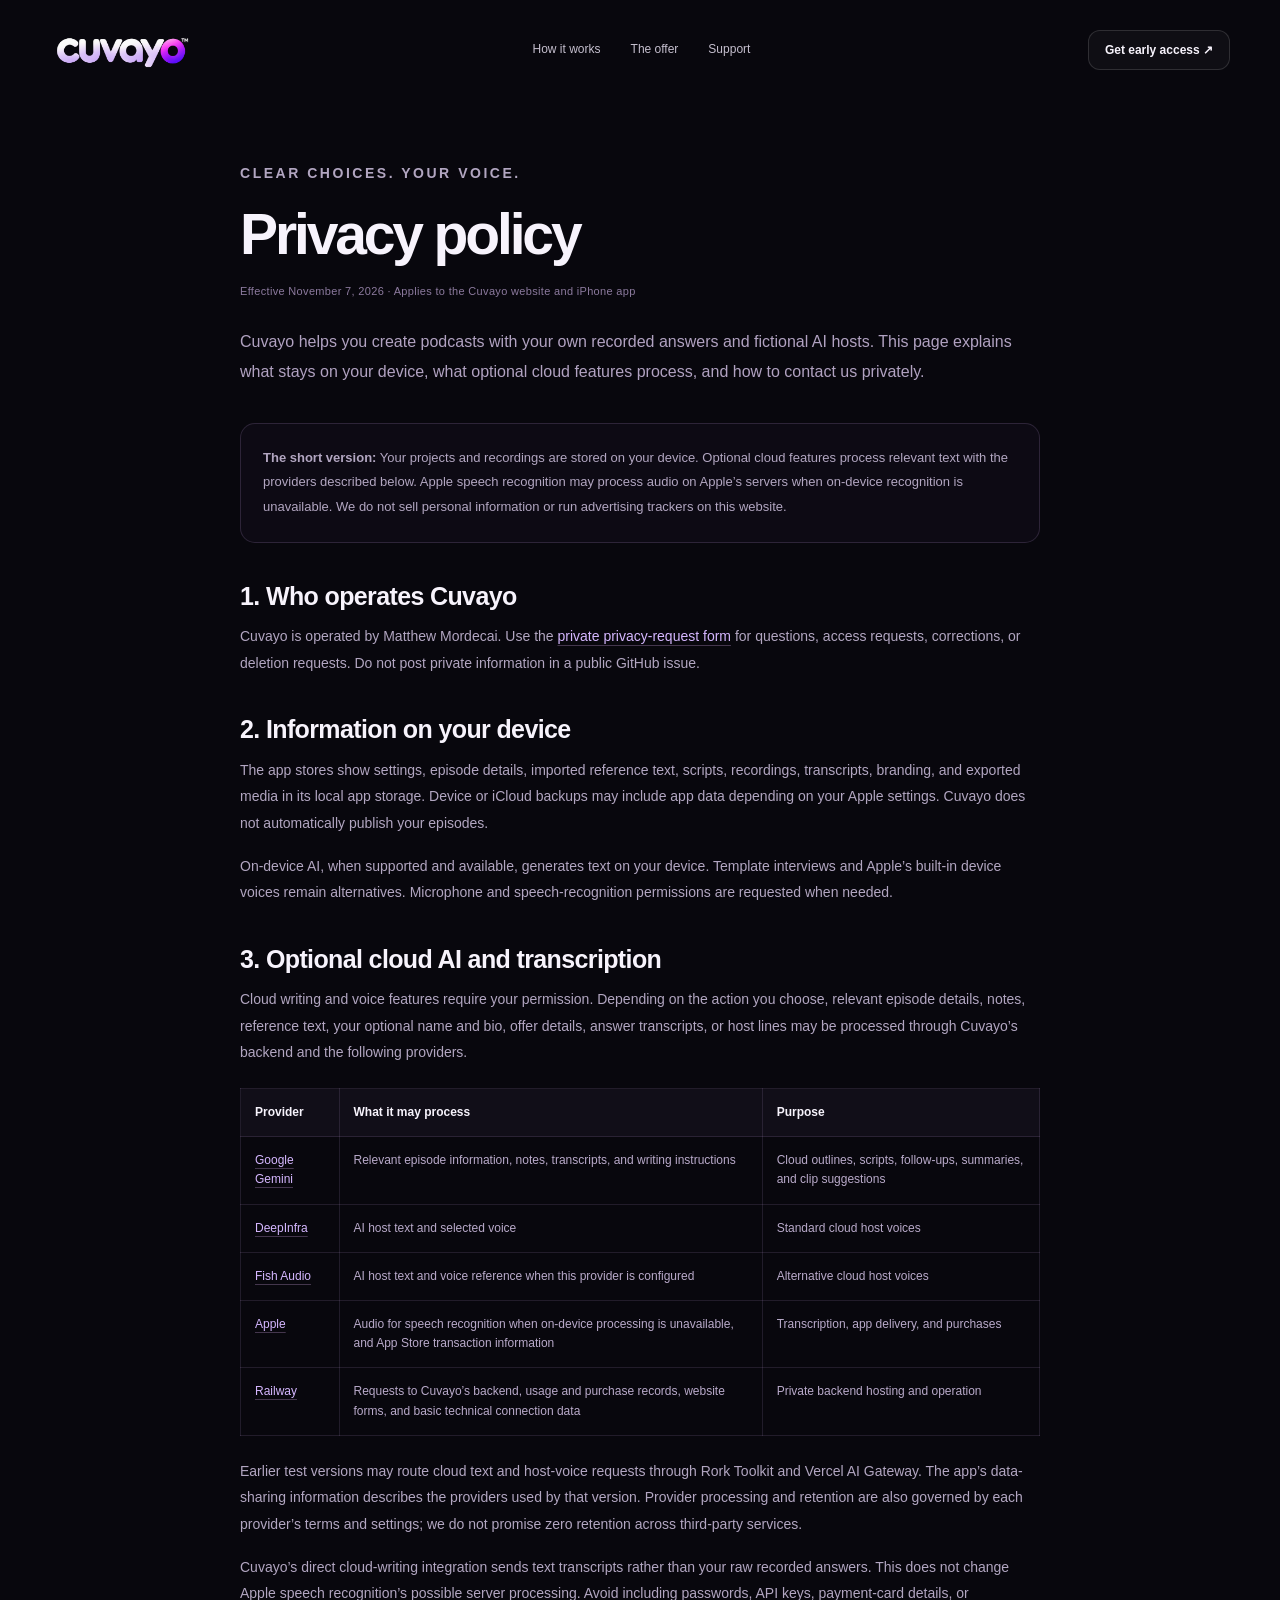
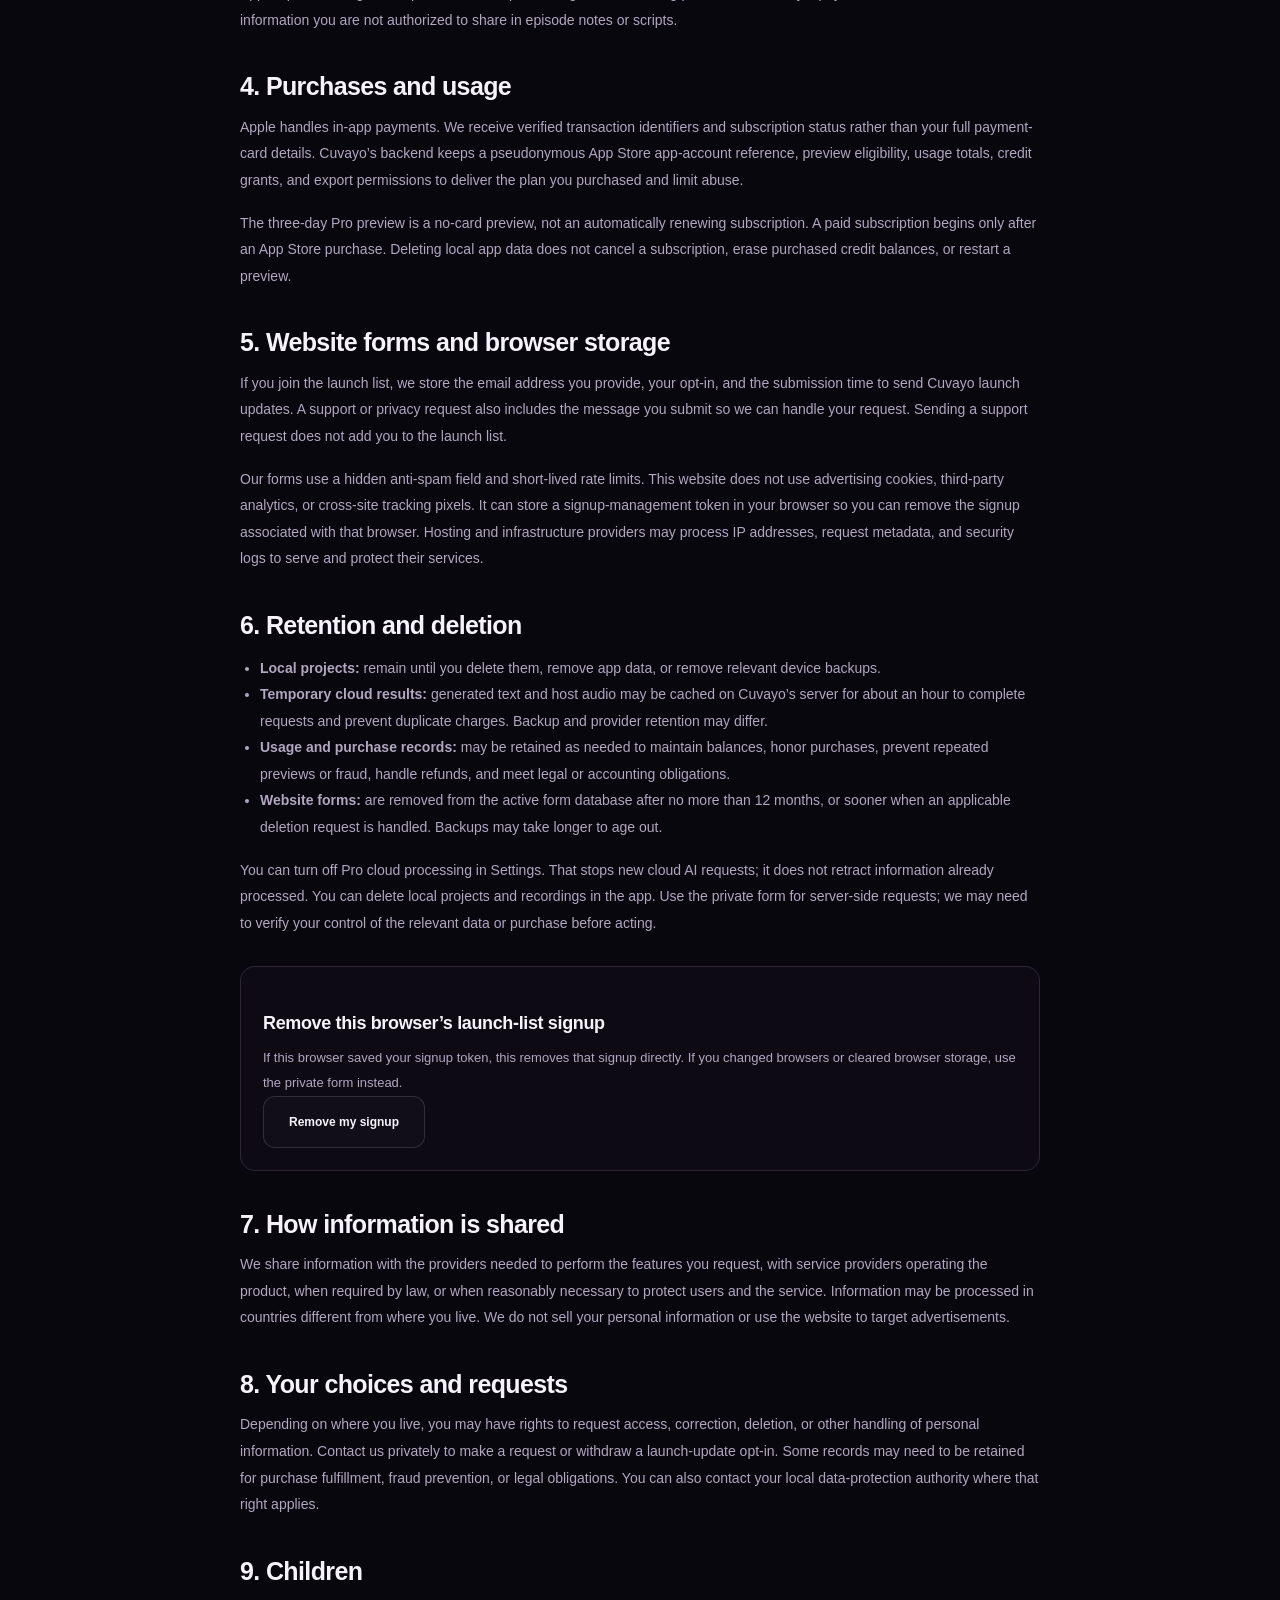
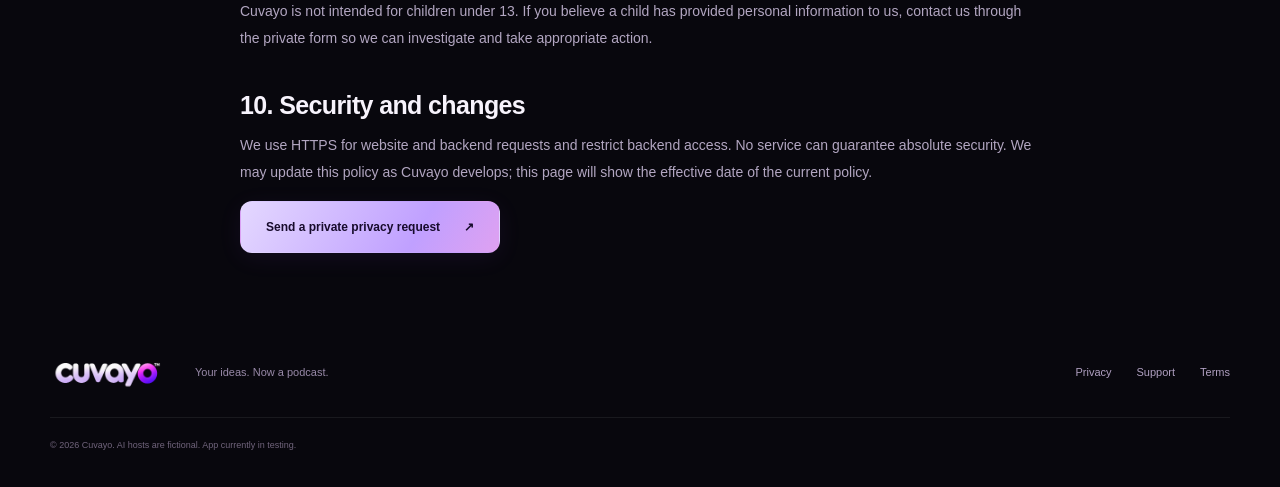
==== privacy/index.html @ 32ebf372 "Launch Cuvayo website with original logo, clear free offer, private signup and privacy policy" ====
<!doctype html><html lang="en"><head><meta charset="utf-8"><meta name="viewport" content="width=device-width,initial-scale=1"><meta name="theme-color" content="#08070d"><title>Privacy policy — Cuvayo</title><meta name="description" content="How Cuvayo handles recordings, cloud AI, purchases, website forms, and your choices."><link rel="icon" href="../assets/cuvayo-logo.png"><link rel="stylesheet" href="../styles.css"><script src="../config.js" defer></script><script src="../site.js" defer></script></head><body><a class="skip" href="#main">Skip to content</a><header class="site-header wrap"><a class="brand" href="../" aria-label="Cuvayo home"><img src="../assets/cuvayo-logo.png" width="2048" height="682" alt="Cuvayo"></a><nav aria-label="Main navigation"><a href="../#how-it-works">How it works</a><a href="../#the-offer">The offer</a><a href="../support/">Support</a></nav><a class="button small" href="../#early-access">Get early access ↗</a></header><main class="legal wrap" id="main">
<p class="eyebrow">CLEAR CHOICES. YOUR VOICE.</p><h1>Privacy policy</h1><p class="updated">Effective November 7, 2026 · Applies to the Cuvayo website and iPhone app</p>
<p class="lede">Cuvayo helps you create podcasts with your own recorded answers and fictional AI hosts. This page explains what stays on your device, what optional cloud features process, and how to contact us privately.</p>
<div class="legal-callout"><p><strong>The short version:</strong> Your projects and recordings are stored on your device. Optional cloud features process relevant text with the providers described below. Apple speech recognition may process audio on Apple’s servers when on-device recognition is unavailable. We do not sell personal information or run advertising trackers on this website.</p></div>
<h2>1. Who operates Cuvayo</h2><p>Cuvayo is operated by Matthew Mordecai. Use the <a href="../support/?request=privacy">private privacy-request form</a> for questions, access requests, corrections, or deletion requests. Do not post private information in a public GitHub issue.</p>
<h2>2. Information on your device</h2><p>The app stores show settings, episode details, imported reference text, scripts, recordings, transcripts, branding, and exported media in its local app storage. Device or iCloud backups may include app data depending on your Apple settings. Cuvayo does not automatically publish your episodes.</p><p>On-device AI, when supported and available, generates text on your device. Template interviews and Apple’s built-in device voices remain alternatives. Microphone and speech-recognition permissions are requested when needed.</p>
<h2>3. Optional cloud AI and transcription</h2><p>Cloud writing and voice features require your permission. Depending on the action you choose, relevant episode details, notes, reference text, your optional name and bio, offer details, answer transcripts, or host lines may be processed through Cuvayo’s backend and the following providers.</p>
<table><thead><tr><th>Provider</th><th>What it may process</th><th>Purpose</th></tr></thead><tbody>
<tr><td><a href="https://policies.google.com/privacy" rel="noopener noreferrer">Google Gemini</a></td><td>Relevant episode information, notes, transcripts, and writing instructions</td><td>Cloud outlines, scripts, follow-ups, summaries, and clip suggestions</td></tr>
<tr><td><a href="https://deepinfra.com/privacy" rel="noopener noreferrer">DeepInfra</a></td><td>AI host text and selected voice</td><td>Standard cloud host voices</td></tr>
<tr><td><a href="https://fish.audio/privacy-policy/" rel="noopener noreferrer">Fish Audio</a></td><td>AI host text and voice reference when this provider is configured</td><td>Alternative cloud host voices</td></tr>
<tr><td><a href="https://www.apple.com/legal/privacy/" rel="noopener noreferrer">Apple</a></td><td>Audio for speech recognition when on-device processing is unavailable, and App Store transaction information</td><td>Transcription, app delivery, and purchases</td></tr>
<tr><td><a href="https://railway.com/legal/privacy" rel="noopener noreferrer">Railway</a></td><td>Requests to Cuvayo’s backend, usage and purchase records, website forms, and basic technical connection data</td><td>Private backend hosting and operation</td></tr>
</tbody></table>
<p>Earlier test versions may route cloud text and host-voice requests through Rork Toolkit and Vercel AI Gateway. The app’s data-sharing information describes the providers used by that version. Provider processing and retention are also governed by each provider’s terms and settings; we do not promise zero retention across third-party services.</p><p>Cuvayo’s direct cloud-writing integration sends text transcripts rather than your raw recorded answers. This does not change Apple speech recognition’s possible server processing. Avoid including passwords, API keys, payment-card details, or information you are not authorized to share in episode notes or scripts.</p>
<h2>4. Purchases and usage</h2><p>Apple handles in-app payments. We receive verified transaction identifiers and subscription status rather than your full payment-card details. Cuvayo’s backend keeps a pseudonymous App Store app-account reference, preview eligibility, usage totals, credit grants, and export permissions to deliver the plan you purchased and limit abuse.</p><p>The three-day Pro preview is a no-card preview, not an automatically renewing subscription. A paid subscription begins only after an App Store purchase. Deleting local app data does not cancel a subscription, erase purchased credit balances, or restart a preview.</p>
<h2>5. Website forms and browser storage</h2><p>If you join the launch list, we store the email address you provide, your opt-in, and the submission time to send Cuvayo launch updates. A support or privacy request also includes the message you submit so we can handle your request. Sending a support request does not add you to the launch list.</p><p>Our forms use a hidden anti-spam field and short-lived rate limits. This website does not use advertising cookies, third-party analytics, or cross-site tracking pixels. It can store a signup-management token in your browser so you can remove the signup associated with that browser. Hosting and infrastructure providers may process IP addresses, request metadata, and security logs to serve and protect their services.</p>
<h2>6. Retention and deletion</h2><ul><li><strong>Local projects:</strong> remain until you delete them, remove app data, or remove relevant device backups.</li><li><strong>Temporary cloud results:</strong> generated text and host audio may be cached on Cuvayo’s server for about an hour to complete requests and prevent duplicate charges. Backup and provider retention may differ.</li><li><strong>Usage and purchase records:</strong> may be retained as needed to maintain balances, honor purchases, prevent repeated previews or fraud, handle refunds, and meet legal or accounting obligations.</li><li><strong>Website forms:</strong> are removed from the active form database after no more than 12 months, or sooner when an applicable deletion request is handled. Backups may take longer to age out.</li></ul><p>You can turn off Pro cloud processing in Settings. That stops new cloud AI requests; it does not retract information already processed. You can delete local projects and recordings in the app. Use the private form for server-side requests; we may need to verify your control of the relevant data or purchase before acting.</p>
<div class="legal-callout"><h3>Remove this browser’s launch-list signup</h3><p>If this browser saved your signup token, this removes that signup directly. If you changed browsers or cleared browser storage, use the private form instead.</p><button class="button secondary" type="button" data-remove-signup>Remove my signup</button><p id="remove-status" class="form-status" role="status" aria-live="polite"></p></div>
<h2>7. How information is shared</h2><p>We share information with the providers needed to perform the features you request, with service providers operating the product, when required by law, or when reasonably necessary to protect users and the service. Information may be processed in countries different from where you live. We do not sell your personal information or use the website to target advertisements.</p>
<h2>8. Your choices and requests</h2><p>Depending on where you live, you may have rights to request access, correction, deletion, or other handling of personal information. Contact us privately to make a request or withdraw a launch-update opt-in. Some records may need to be retained for purchase fulfillment, fraud prevention, or legal obligations. You can also contact your local data-protection authority where that right applies.</p>
<h2>9. Children</h2><p>Cuvayo is not intended for children under 13. If you believe a child has provided personal information to us, contact us through the private form so we can investigate and take appropriate action.</p>
<h2>10. Security and changes</h2><p>We use HTTPS for website and backend requests and restrict backend access. No service can guarantee absolute security. We may update this policy as Cuvayo develops; this page will show the effective date of the current policy.</p>
<p><a class="button primary" href="../support/?request=privacy">Send a private privacy request <span aria-hidden="true">↗</span></a></p></main><footer class="site-footer wrap"><a class="brand" href="../" aria-label="Cuvayo home"><img src="../assets/cuvayo-logo.png" width="2048" height="682" alt="Cuvayo"></a><p>Your ideas. Now a podcast.</p><nav aria-label="Footer"><a href="../privacy/">Privacy</a><a href="../support/">Support</a><a href="../terms/">Terms</a></nav><small>© 2026 Cuvayo. AI hosts are fictional. App currently in testing.</small></footer></body></html>
---- styles.css ----
@charset "UTF-8";
:root{color-scheme:dark;--bg:#08070d;--surface:#121019;--surface2:#1b1727;--text:#f7f3fc;--muted:#aaa3b7;--purple:#b293ff;--pink:#eea3fa;--line:#ffffff12;--radius:24px}
*{box-sizing:border-box}html{scroll-behavior:smooth;scroll-padding-top:100px}body{margin:0;background:var(--bg);color:var(--text);font:16px/1.6 -apple-system,BlinkMacSystemFont,"Segoe UI",sans-serif;-webkit-font-smoothing:antialiased}a{color:inherit;text-decoration:none}button,input,textarea{font:inherit}button,a,input,textarea,summary{-webkit-tap-highlight-color:transparent}button{cursor:pointer}img{display:block;max-width:100%;height:auto}a:focus-visible,button:focus-visible,summary:focus-visible,input:focus-visible,textarea:focus-visible{outline:3px solid var(--pink);outline-offset:5px}::selection{background:#6c45ab;color:white}.wrap{width:min(1180px,calc(100% - 80px));margin-inline:auto}.muted{color:var(--muted)}h1,h2,h3,p{margin:0}h1,h2,h3{line-height:1.06;letter-spacing:-.055em}h1{font-size:clamp(55px,5.7vw,82px);font-weight:750;line-height:1.04}h2{font-size:clamp(40px,4vw,58px);font-weight:700}h3{font-size:28px;line-height:1.16;letter-spacing:-.035em}.gradient-text{background:linear-gradient(110deg,#e6dcff 5%,#bda0ff 48%,#f48de5);background-clip:text;-webkit-background-clip:text;color:transparent}.eyebrow{font-size:11px;font-weight:650;letter-spacing:.18em;color:#bcb2ce;line-height:1.5;display:flex;align-items:center;gap:9px}.live-dot{width:6px;height:6px;display:inline-block;flex:none;border-radius:50%;background:#d7b9ff;box-shadow:0 0 14px #a66aff88}.button{display:inline-flex;justify-content:center;align-items:center;gap:24px;border:1px solid #ffffff22;padding:16px 25px;border-radius:12px;white-space:nowrap;font-size:14px;line-height:1.5;font-weight:650;transition:transform .2s,background .2s,box-shadow .2s}.button:hover{transform:translateY(-2px);box-shadow:0 7px 30px #9e60ff22}.button:disabled{opacity:.6;cursor:wait;transform:none;box-shadow:none}.button.primary{color:#170b2c;background:linear-gradient(120deg,#e4d8ff,#c0a0ff 68%,#dfa1f1);border-color:transparent;box-shadow:0 5px 25px #a560ff13}.button.secondary{background:#ffffff05;color:var(--text)}.button.small{padding:10px 16px;font-size:12px;background:#ffffff08;gap:14px}.text-link{font-size:14px;font-weight:600;display:inline-flex;align-items:center;gap:12px;color:#e1d4f7}.text-link:hover{color:white}.micro{font-size:11px;color:#aaa1b7;line-height:1.7}.check{display:inline-grid;place-items:center;width:19px;height:19px;background:#bba4e619;border:1px solid #c5aaff30;border-radius:50%;font-size:10px;color:#d4baff}
.site-header{height:100px;display:flex;align-items:center;justify-content:space-between;gap:24px;position:relative;z-index:5}.brand{display:block;width:145px;flex:none}.brand img{width:100%;height:auto}.site-header nav{display:flex;gap:30px;font-size:12px;color:#c5bfce}.site-header nav a:hover{color:white}.hero{display:grid;grid-template-columns:1.1fr 1fr;gap:52px;align-items:center;min-height:660px;padding-block:54px 80px;position:relative}.hero:before{content:"";position:absolute;z-index:-1;inset:-30px -60px;background:radial-gradient(ellipse at 78% 47%,#7d39b919,transparent 57%);pointer-events:none}.hero-copy>.eyebrow{margin-bottom:27px}.hero-description{color:#bfb8ca;font-size:17px;line-height:1.75;max-width:470px;margin-top:25px}.hero-actions{display:flex;align-items:center;gap:24px;margin-block:30px 12px}.play-symbol{font-size:22px}.hero-promise{display:flex;gap:12px;align-items:flex-start;margin-top:37px}.hero-promise .check{margin-top:3px}.hero-promise strong{display:block;font-size:12px;font-weight:600}.hero-promise div>span{font-size:11px;color:#9b92a8;display:block;margin-top:2px}.studio-scene{position:relative;padding:26px 0 30px}.scene-orbit{position:absolute;border:1px solid #c597ff0a;border-radius:50%;width:530px;height:530px;top:-20px;left:-12px;z-index:-1}.orbit-two{width:660px;height:660px;top:-80px;left:-80px}.studio-board{position:relative;z-index:1;background:linear-gradient(145deg,#1e172b,#111016 65%);border:1px solid #dac4ff22;border-radius:22px;box-shadow:0 32px 100px #0009,0 0 80px #7b36a719;padding:24px;transform:rotate(-2deg)}.studio-top{display:flex;justify-content:space-between;align-items:center;padding-bottom:21px;border-bottom:1px solid var(--line)}.mini-brand{font-size:9px;letter-spacing:.2em;font-weight:700;color:#c3b4d9}.preview-tag{font-size:8px;color:#a79ab9;border:1px solid #c5a4ff25;border-radius:5px;padding:4px 7px}.show-title{display:flex;align-items:center;gap:12px;margin:22px 0}.show-icon{width:42px;height:42px;border:1px solid #d0a0ff44;border-radius:12px;display:grid;place-items:center;font-size:30px;background:linear-gradient(145deg,#b65ce633,#58378933);color:#d9b0ff}.show-title>div:nth-child(2){flex:1}.show-title span:not(.tiny-dots){font-size:8px;letter-spacing:.13em;color:#91839e}.show-title h2{font-size:17px;letter-spacing:-.025em;margin-top:5px}.tiny-dots{font-size:11px;color:#81718e}.speakers{display:flex;justify-content:center;gap:44px;padding:10px 0 24px}.speakers>div{text-align:center}.avatar{position:relative;border:1px solid #ffffff28;border-radius:50%;width:62px;height:62px;display:grid;place-items:center;font-size:27px;font-weight:600;margin:auto auto 9px;box-shadow:0 6px 18px #0003}.avatar>span{position:absolute;bottom:-2px;right:-3px;background:#291a3b;border:1px solid #80629b;color:#d9c8ed;font-size:7px;border-radius:4px;padding:1px 4px;letter-spacing:.04em}.maya{background:radial-gradient(circle at 30% 20%,#c499a2,#644064 67%,#37243c);color:#eed9e7}.theo{background:radial-gradient(circle at 30% 20%,#9baac6,#41576f 67%,#242f43);color:#dbe1fa}.you{background:linear-gradient(135deg,#d7c5ff,#b49be9);font-size:14px;letter-spacing:.08em;color:#261339;border-color:#dac6ff}.speakers strong{display:block;font-size:10px;font-weight:600}.speakers small{display:block;font-size:8px;color:#9688a4}.demo-tabs{display:grid;grid-template-columns:repeat(3,1fr);background:#08060c66;border:1px solid #ffffff0b;padding:4px;border-radius:8px;gap:3px}.demo-tabs button{border:0;border-radius:5px;background:none;color:#9a8da6;font-size:9px;padding:8px 3px;line-height:1.5}.demo-tabs button[aria-selected=true]{color:#e4d7fc;background:#69518144}.demo-panel{background:linear-gradient(115deg,#b36bfc13,#7e4db308);border:1px solid #c699ff22;border-radius:12px;padding:20px 18px;margin:16px 0 18px;min-height:178px}.demo-kicker{font-size:8px;letter-spacing:.17em;color:#caa6f2;font-weight:650;margin-bottom:11px}#demo-content{font-size:18px;line-height:1.5;font-weight:500;letter-spacing:-.025em}.demo-note{font-size:9px;color:#a393b2;line-height:1.6;margin-top:14px}.demo-footer{display:flex;align-items:center;gap:15px;padding-top:1px}.demo-footer>span{font-size:8px;color:#9987ab}.demo-footer strong{font-size:9px;color:#c6b9d7;font-weight:500}.wave{height:54px;display:flex;align-items:center;gap:3px}.wave i{display:block;width:3px;flex:none;border-radius:3px;background:linear-gradient(#e2b5f5,#9164d6);opacity:.7}.demo-footer .wave{flex:1;gap:2px;overflow:hidden}.demo-footer .wave i{width:3px;height:calc(var(--height,20px))}.floating-note{position:relative;z-index:2;margin-top:-8px;margin-left:70px;transform:rotate(2deg);display:flex;align-items:center;gap:13px;border:1px solid #ead2ff2c;background:linear-gradient(135deg,#2f203f,#21182e);padding:13px 18px;border-radius:12px;box-shadow:0 12px 30px #0006;width:max-content;max-width:90%}.floating-note strong{font-size:11px;font-weight:600;display:block}.floating-note div>span{font-size:9px;color:#b8a6c8}.sparkle{font-size:24px;color:#d4b1fa}.benefit-strip{border-block:1px solid var(--line);background:#ffffff02}.benefit-strip>.wrap{display:flex;justify-content:space-between;align-items:center;min-height:76px;gap:22px}.benefit-strip span{font-size:12px;color:#bbb0c7;display:flex;align-items:center;gap:18px}.benefit-strip b{font-size:9px;letter-spacing:.12em;color:#776787;font-weight:500}
.section{padding-block:105px}.section-heading{max-width:570px;margin-bottom:53px}.section-heading h2{margin:18px 0 21px}.section-heading>p:last-child:not(.eyebrow){color:var(--muted);max-width:490px;font-size:15px;line-height:1.8}.section-heading.centered{margin-inline:auto;max-width:700px;text-align:center}.centered .eyebrow{justify-content:center}.centered>p:last-child:not(.eyebrow){margin-inline:auto}.steps{display:grid;grid-template-columns:repeat(3,1fr);gap:38px}.steps article{border-top:1px solid #c6a9ee33;padding-top:23px}.step-number{font-size:9px;letter-spacing:.15em;color:#9f8ab5}.steps h3{font-size:29px;margin:24px 0 18px}.steps p{font-size:13px;color:var(--muted);line-height:1.9;max-width:300px}.topic-chips,.export-chips{display:flex;flex-wrap:wrap;gap:8px;margin-top:28px}.topic-chips span,.export-chips span{font-size:9px;border:1px solid #b9a0d91c;border-radius:6px;padding:6px 9px;color:#b5a8c1;background:#ffffff02}.mini-script{display:flex;align-items:flex-start;gap:12px;padding:17px;background:#a26fd309;border:1px solid #ba8fe31c;border-radius:10px;font-size:12px;color:#dbc6f5;margin-top:28px;max-width:300px}.script-marker{width:2px;height:33px;border-radius:2px;background:#b589f6;margin-top:3px}.export-chips span{color:#d4bedf;border-color:#caa3e62b;background:#b286d50a}
.confidence-section{background:linear-gradient(110deg,#15101c,#110d18);border-block:1px solid #c2a0e412;padding-block:78px}.confidence-grid{display:grid;grid-template-columns:60px 1.2fr 1fr;gap:30px;align-items:center}.quote-mark{align-self:start;font-family:Georgia,serif;font-size:150px;color:#ac7ee738;line-height:1}.confidence-grid h2{font-size:43px;margin:18px 0 22px}.confidence-grid p:not(.eyebrow){font-size:14px;line-height:1.85;color:var(--muted);max-width:380px}.confidence-grid .text-link{margin-top:24px;font-size:12px}.take-card{border:1px solid #cf9cff21;background:linear-gradient(130deg,#201629,#141019);padding:25px;border-radius:17px;margin-left:10px}.take-top{font-size:8px;color:#bc9fd3;letter-spacing:.15em;display:flex;align-items:center;gap:7px}.take-card h3{font-size:23px;line-height:1.4;margin-top:20px;letter-spacing:-.03em}.take-wave{margin:25px 0;overflow:hidden;justify-content:center}.take-wave i{opacity:.8;width:3px}.take-controls{display:flex;justify-content:space-between;gap:12px;font-size:9px;align-items:center;color:#a89ab6}.accepted{color:#eadcf6;background:#b481ec33;border:1px solid #c9a4ee2e;padding:8px 12px;border-radius:20px}.take-card small{display:block;font-size:8px;color:#72637e;text-align:center;margin-top:17px}
.plans{display:grid;grid-template-columns:1fr 1fr;gap:22px;max-width:970px;margin:auto}.plan{padding:35px;border:1px solid #b8a0d222;border-radius:20px;background:var(--surface);position:relative;display:flex;flex-direction:column}.free-plan{background:radial-gradient(ellipse at 0 0,#a477ec15,transparent 70%),#14101d;border-color:#c3a4fb3b}.plan .eyebrow{font-size:10px}.plan h3{font-size:28px;margin-top:18px}.price{font-size:42px;letter-spacing:-.045em;font-weight:650;margin-top:20px;line-height:1.3}.price>span{font-size:11px;letter-spacing:0;color:#b0a4bd;font-weight:400}.plan p:not(.eyebrow){font-size:12px;color:#a89cb7;margin-top:11px}.plan ul{list-style:none;padding:0;margin:27px 0 30px;font-size:12px;color:#c5b9d3;flex:1}.plan li{padding:8px 0 8px 22px;position:relative}.plan li:before{content:"✓";position:absolute;left:0;color:#ba9fe8;font-size:11px}.plan small{color:#8f819e;font-size:10px;line-height:1.8;margin-top:13px;min-height:36px}.plan .button{width:100%;font-size:12px}.plan-pill{position:absolute;right:25px;top:27px;font-size:7px;letter-spacing:.08em;color:#b8a7c9;background:#ffffff05;border:1px solid #ffffff10;padding:4px 7px;border-radius:4px}.preview-offer{display:flex;gap:20px;max-width:970px;margin:25px auto 0;padding:23px 27px;border:1px solid #c9a3ed20;border-radius:14px;background:#a46af30a}.preview-offer h3{font-size:18px;letter-spacing:-.015em;margin:0 0 8px}.preview-offer p{font-size:11px;line-height:1.9;color:#b5a6c4}.preview-offer strong{font-weight:550;color:#d8c9e6}.preview-icon{display:grid;place-items:center;width:36px;height:36px;border:1px solid #bd8ce82b;border-radius:10px;font-size:24px;color:#ca9bf5}.usage-details{max-width:970px;margin:15px auto 0;color:#9989a9;font-size:10px;border:0}.usage-details summary{font-size:11px;padding-block:12px}.usage-details p{margin-bottom:14px;line-height:1.9}
.faq-section{display:grid;grid-template-columns:1fr 1.3fr;gap:80px;padding-top:30px}.faq-list details{border-bottom:1px solid #c6ade41a;padding:19px 0}.faq-list details:first-child{padding-top:0}summary{cursor:pointer;list-style:none;position:relative;padding-right:30px;font-size:14px;font-weight:500;line-height:1.6}summary::-webkit-details-marker{display:none}summary:after{content:"+";position:absolute;right:2px;top:-2px;color:#b6a1cc;font-size:20px;font-weight:300}details[open]>summary:after{content:"−"}.faq-list details>p{font-size:12px;color:#aaa0b7;margin-top:15px;line-height:1.9}.faq-list a,.legal a:not(.button),.consent a{color:#d5b7ff;text-decoration:underline;text-decoration-color:#b58ec659;text-underline-offset:4px}.signup-section{text-align:center;padding:70px 40px 65px;border:1px solid #d0a7ff29;border-radius:25px;background:radial-gradient(ellipse at 50% 0,#9b58e124,transparent 74%),#120c1c;margin-bottom:90px}.signup-section .eyebrow{justify-content:center}.signup-section h2{font-size:55px;margin:21px 0 17px}.signup-section>p:not(.eyebrow):not(.micro){font-size:14px;color:#b5a7c3}.signup-form{max-width:570px;margin:25px auto 0;text-align:left}.email-row{display:flex;gap:10px}.email-row input{flex:1;min-width:0}.signup-form .button{font-size:12px;gap:17px}.signup-form label:not(.consent){font-size:12px;color:#c4b4d5;margin-bottom:9px;display:block}input[type=email],textarea{width:100%;border:1px solid #b3a1cc36;background:#08070d99;border-radius:10px;padding:15px 17px;color:white;font-size:13px;line-height:1.7}input::placeholder,textarea::placeholder{color:#897a99}.consent{font-size:10px;line-height:1.8;color:#a89ab8;margin-top:13px;display:block}.consent input{accent-color:#b18af0;margin:0 7px 0 0;vertical-align:-2px}.form-status{font-size:12px;line-height:1.7;margin-top:13px;color:#c2addb}.form-status:empty{display:none}.form-status.success{color:#c9eacb}.form-status.error{color:#ffc0c6}.signup-section .micro{margin-top:16px}.site-footer{padding:0 0 35px;display:flex;flex-wrap:wrap;gap:20px 30px;align-items:center}.site-footer .brand{width:115px}.site-footer>p{font-size:11px;color:#9889a8;flex:1}.site-footer nav{display:flex;gap:25px;font-size:11px;color:#b0a0c1}.site-footer small{width:100%;font-size:9px;color:#70647c;border-top:1px solid var(--line);padding-top:20px;margin-top:5px}
dialog{width:min(480px,calc(100% - 32px));border:1px solid #d2b2ff3d;border-radius:20px;background:#15101e;color:var(--text);padding:38px;box-shadow:0 40px 150px #000b}dialog::backdrop{background:#050309b8;backdrop-filter:blur(8px)}dialog h2{font-size:37px;margin:16px 0}dialog>p:not(.eyebrow){font-size:13px;color:#b4a5c6}.dialog-close{position:absolute;right:13px;top:9px;background:none;border:0;color:#b6a5c8;font-size:27px;padding:5px 10px}dialog .signup-form{margin-top:24px}dialog .button{width:100%;margin-top:20px}dialog small{font-size:10px;color:#9988ac;display:block;margin-top:14px;text-align:center}.honeypot{position:absolute;left:-9999px;width:1px;height:1px;overflow:hidden}.sr-only,.skip:not(:focus){position:absolute;width:1px;height:1px;padding:0;margin:-1px;overflow:hidden;clip:rect(0,0,0,0);white-space:nowrap;border:0}.skip:focus{position:fixed;top:8px;left:8px;padding:10px 20px;background:#ead7ff;color:black;z-index:100}
.legal{max-width:800px;padding-block:60px 100px}.legal>.eyebrow{margin-bottom:18px}.legal h1{font-size:57px}.legal .lede{color:#b1a2c1;font-size:16px;margin:25px 0 35px}.legal h2{font-size:25px;letter-spacing:-.025em;margin:40px 0 14px}.legal h3{font-size:18px;letter-spacing:-.02em;margin:24px 0 12px}.legal p,.legal li{font-size:14px;color:#b2a6c1;line-height:1.9}.legal p+p{margin-top:16px}.legal ul{padding-left:20px}.legal table{width:100%;border-collapse:collapse;margin:22px 0;font-size:12px}.legal th,.legal td{text-align:left;padding:14px;border:1px solid #c6a5e422;vertical-align:top}.legal th{background:#c291fc0c;font-weight:600}.legal td{color:#b9aaca}.legal-callout{border:1px solid #c9a5e52b;border-radius:15px;padding:22px;background:#a16bc10a;margin:30px 0}.legal-callout p{font-size:13px}.legal .intake-form{max-width:none;background:#15101d;border:1px solid #c2a0e421;border-radius:17px;padding:27px;margin:28px 0}.legal .intake-form>label:not(.consent){display:block;font-size:12px;color:#c5b1d9;margin:17px 0 8px}.legal .intake-form>label:first-child{margin-top:0}.legal .intake-form .button{margin-top:20px}.legal textarea{min-height:150px;resize:vertical}.legal .consent{font-size:11px}.legal .form-status{font-size:12px}.legal small{color:#9988ac;font-size:11px}.legal .button{font-size:12px}.legal .updated{font-size:11px;color:#8c7a9e;letter-spacing:.03em;margin:17px 0 22px}
@media(min-width:1500px){.hero{gap:85px}.studio-board{padding:28px}.demo-panel{min-height:190px}}
@media(max-width:1100px){.wrap{width:calc(100% - 56px)}.hero{gap:25px;min-height:630px}.hero-actions{gap:15px}.hero-actions .button{padding-inline:18px;font-size:12px}.hero-actions .text-link{font-size:12px;gap:8px}.studio-board{padding:19px}.speakers{gap:35px}h1{font-size:62px}.hero-description{font-size:15px}.confidence-grid{grid-template-columns:1.1fr 1fr;gap:30px}.quote-mark{display:none}.confidence-grid h2{font-size:39px}.faq-section{gap:45px}.scene-orbit{width:430px;height:430px;top:25px}.orbit-two{width:520px;height:520px;top:-15px;left:-50px}.plan{padding:28px}.plan h3{font-size:25px}.plan-pill{font-size:6px;right:18px}.site-header nav{gap:23px}}
@media(max-width:820px){.hero{grid-template-columns:1fr;gap:28px;padding-top:45px;padding-bottom:65px}.hero-copy{max-width:620px}.hero h1{font-size:clamp(50px,9vw,75px)}.hero-description{max-width:520px;font-size:16px}.studio-scene{max-width:500px;width:100%;margin:10px auto 0}.hero-promise{margin-top:26px}.hero-actions .button{padding-inline:25px;font-size:14px}.hero-actions .text-link{font-size:13px}.section{padding-block:75px}.steps{gap:23px}.steps h3{font-size:25px}.steps p{font-size:12px}.confidence-grid{gap:30px}.confidence-grid h2{font-size:33px}.take-card{margin:0;padding:21px}.take-card h3{font-size:21px}.faq-section{grid-template-columns:1fr;gap:20px;padding-top:10px}.faq-section .section-heading{margin-bottom:10px}.faq-section h2 br{display:none}.plans{gap:16px}.plan{padding:25px}.plan-pill{position:static;width:max-content;margin-bottom:10px;display:block}.free-plan>div:first-child{padding-top:30px}.signup-section{padding:55px 28px}.signup-section h2{font-size:46px}.site-header nav{gap:18px}.site-header{height:86px}.brand{width:125px}.site-header nav{font-size:11px}}
@media(max-width:600px){.wrap{width:calc(100% - 40px)}.site-header{height:77px;gap:12px}.site-header .brand{width:115px}.site-header nav{display:none}.site-header .button.small{padding:9px 12px;font-size:10px;gap:8px}.hero{padding-top:32px;padding-bottom:45px;gap:25px}.hero-copy>.eyebrow{font-size:8px;letter-spacing:.15em;margin-bottom:23px}.hero h1{font-size:clamp(45px,10vw,62px);line-height:1.08;letter-spacing:-.055em}.hero-description{font-size:14px;line-height:1.8;max-width:450px;margin-top:20px}.hero-actions{margin-block:25px 12px;gap:17px;flex-wrap:wrap}.hero-actions .button{font-size:12px;padding:14px 18px;gap:18px}.hero-actions .text-link{font-size:11px;gap:7px}.hero-promise{margin-top:25px}.micro{font-size:9px}.hero-promise strong{font-size:11px}.hero-promise div>span{font-size:10px}.studio-scene{padding-inline:5px;max-width:450px;margin-top:5px}.studio-board{padding:19px 17px;transform:rotate(-1deg);border-radius:17px}.studio-top{padding-bottom:16px}.speakers{gap:40px;padding-bottom:20px}.avatar{width:55px;height:55px;font-size:24px}.you{font-size:12px}.show-title{margin-block:18px}.show-title h2{font-size:15px}.show-icon{width:35px;height:35px;font-size:25px}.demo-tabs button{font-size:8px;padding:8px 2px}.demo-panel{padding:17px 15px;min-height:172px}#demo-content{font-size:17px}.demo-note{font-size:9px}.floating-note{margin-left:40px;padding:11px 14px;margin-top:-5px}.floating-note strong{font-size:10px}.floating-note div>span{font-size:8px}.scene-orbit{width:calc(100% + 10px);height:440px;left:-5px}.orbit-two{display:none}.benefit-strip>.wrap{min-height:64px;gap:15px;justify-content:space-between}.benefit-strip span{font-size:9px;line-height:1.6;gap:8px;max-width:110px}.benefit-strip b{font-size:8px}.section{padding-block:58px}.section-heading{margin-bottom:36px}.section-heading .eyebrow{font-size:8px}.section-heading h2{font-size:36px;margin-top:16px}.section-heading>p:last-child:not(.eyebrow){font-size:13px;line-height:1.9}.steps{grid-template-columns:1fr;gap:36px}.steps article{padding-top:18px}.steps h3{font-size:28px;margin:17px 0 15px}.steps h3 br{display:none}.steps p{font-size:13px;max-width:440px}.topic-chips,.export-chips,.mini-script{margin-top:19px}.topic-chips span,.export-chips span{font-size:9px}.mini-script{max-width:100%}.confidence-section{padding-block:48px}.confidence-grid{grid-template-columns:1fr;gap:35px}.confidence-grid .eyebrow{font-size:8px}.confidence-grid h2{font-size:36px}.confidence-grid p:not(.eyebrow){font-size:13px;max-width:100%}.take-card{padding:23px;max-width:460px;width:100%;margin:auto}.take-card h3{font-size:24px;max-width:320px}.take-wave{justify-content:center}.plans{grid-template-columns:1fr;gap:18px}.plan{padding:28px}.plan h3{font-size:28px}.free-plan>div:first-child{padding-top:0}.plan-pill{position:absolute;top:27px;right:24px;font-size:6px}.plan ul{font-size:12px}.plan p:not(.eyebrow){font-size:12px}.plan .button{font-size:13px}.plan small{font-size:10px;min-height:0}.preview-offer{padding:20px;gap:13px}.preview-offer h3{font-size:17px;line-height:1.4}.preview-offer p{font-size:11px}.preview-icon{width:29px;height:29px;font-size:21px}.usage-details{font-size:10px}.usage-details summary{font-size:10px}.faq-section{padding-top:12px;gap:16px}.faq-section .section-heading h2{font-size:35px}.faq-list summary{font-size:13px}.faq-list details>p{font-size:12px}.signup-section{padding:40px 20px;margin-bottom:55px;width:calc(100% - 32px)}.signup-section .eyebrow{font-size:7px;letter-spacing:.13em}.signup-section h2{font-size:37px}.signup-section>p:not(.eyebrow):not(.micro){font-size:12px}.email-row{flex-direction:column;gap:10px}.signup-form .button{width:100%;font-size:12px}.consent{font-size:9px}.signup-section .micro{font-size:9px}.site-footer{gap:17px 20px;padding-bottom:25px}.site-footer .brand{width:105px}.site-footer>p{font-size:9px}.site-footer nav{width:100%;font-size:11px;gap:25px}.site-footer small{font-size:8px;line-height:1.8;padding-top:17px}.legal{padding-block:35px 60px}.legal h1{font-size:42px}.legal .lede{font-size:14px}.legal h2{font-size:24px}.legal p,.legal li{font-size:13px}.legal table{font-size:10px}.legal th,.legal td{padding:10px}.legal .intake-form{padding:20px}.legal-callout{padding:18px}.legal .updated{font-size:10px}dialog{padding:30px 24px}dialog h2{font-size:33px}dialog>p:not(.eyebrow){font-size:12px}}
@media(prefers-reduced-motion:reduce){html{scroll-behavior:auto}*,*:before,*:after{transition:none!important;animation:none!important}}
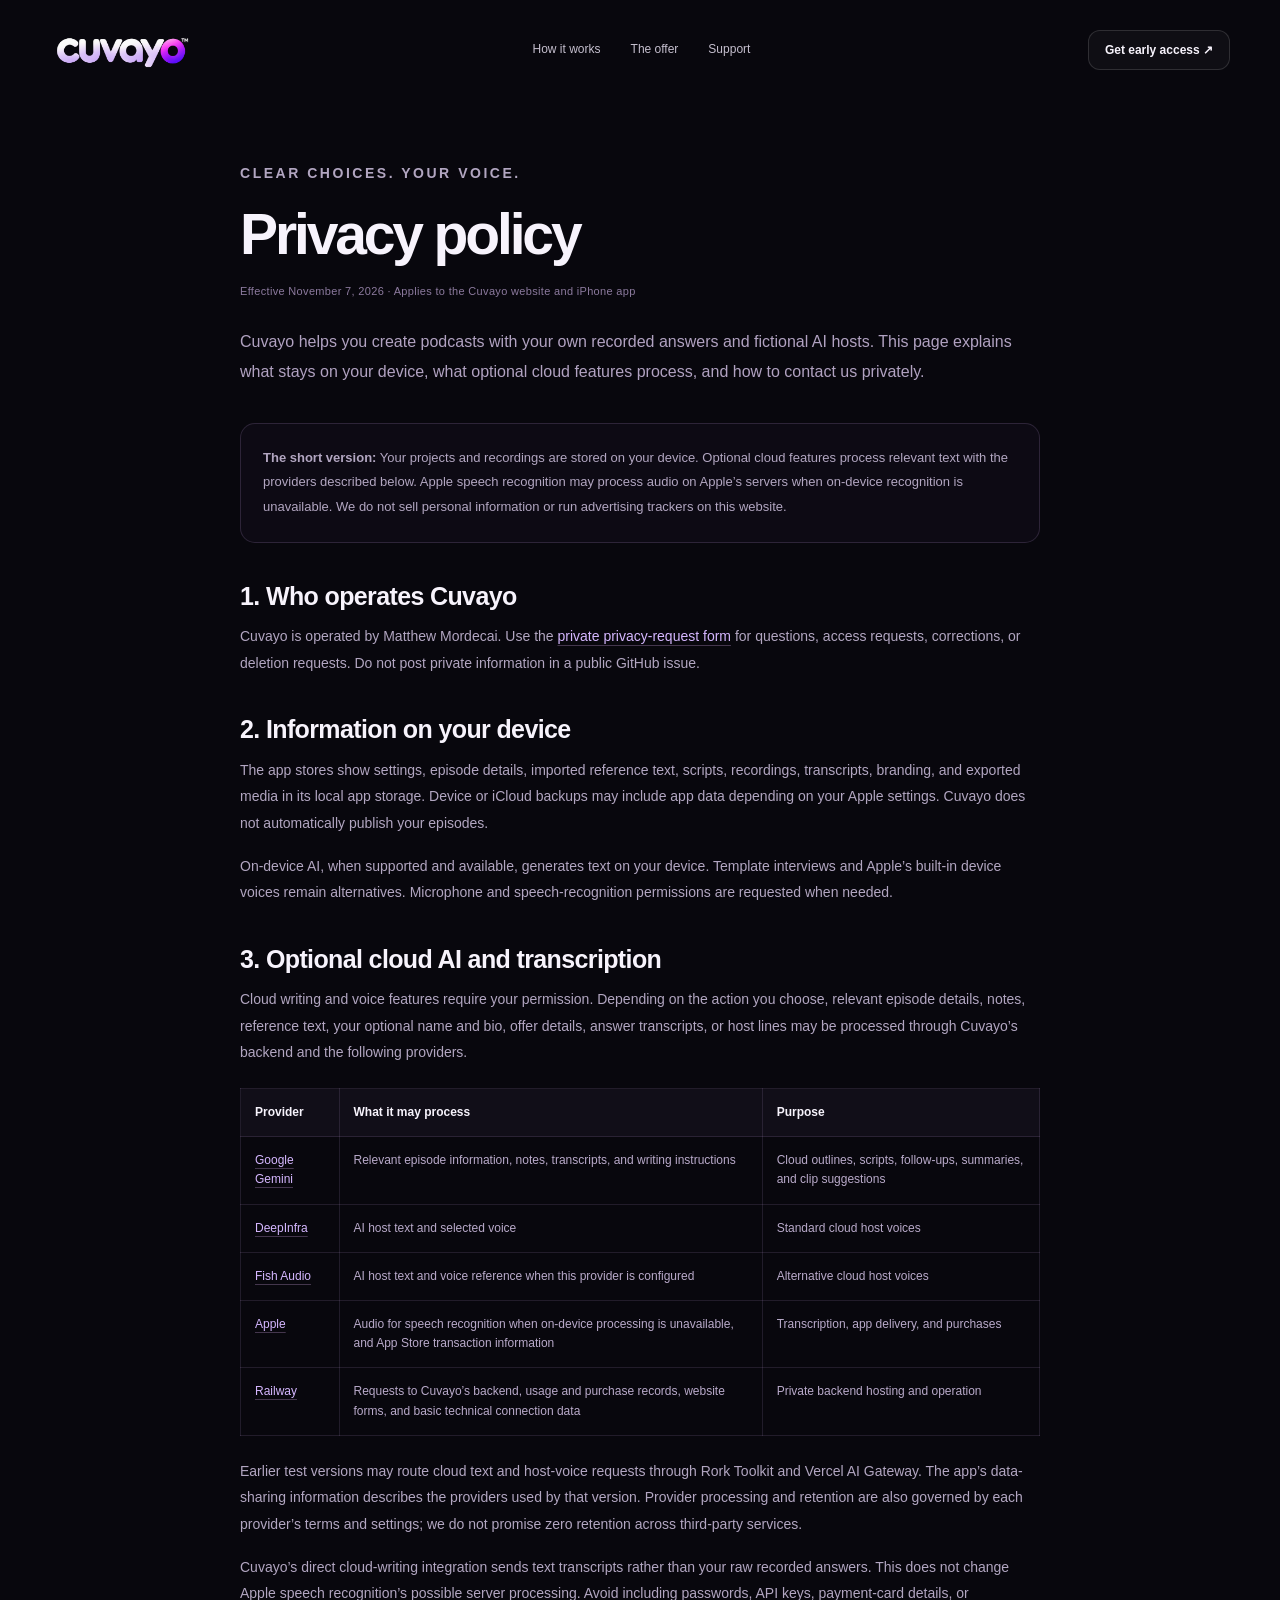
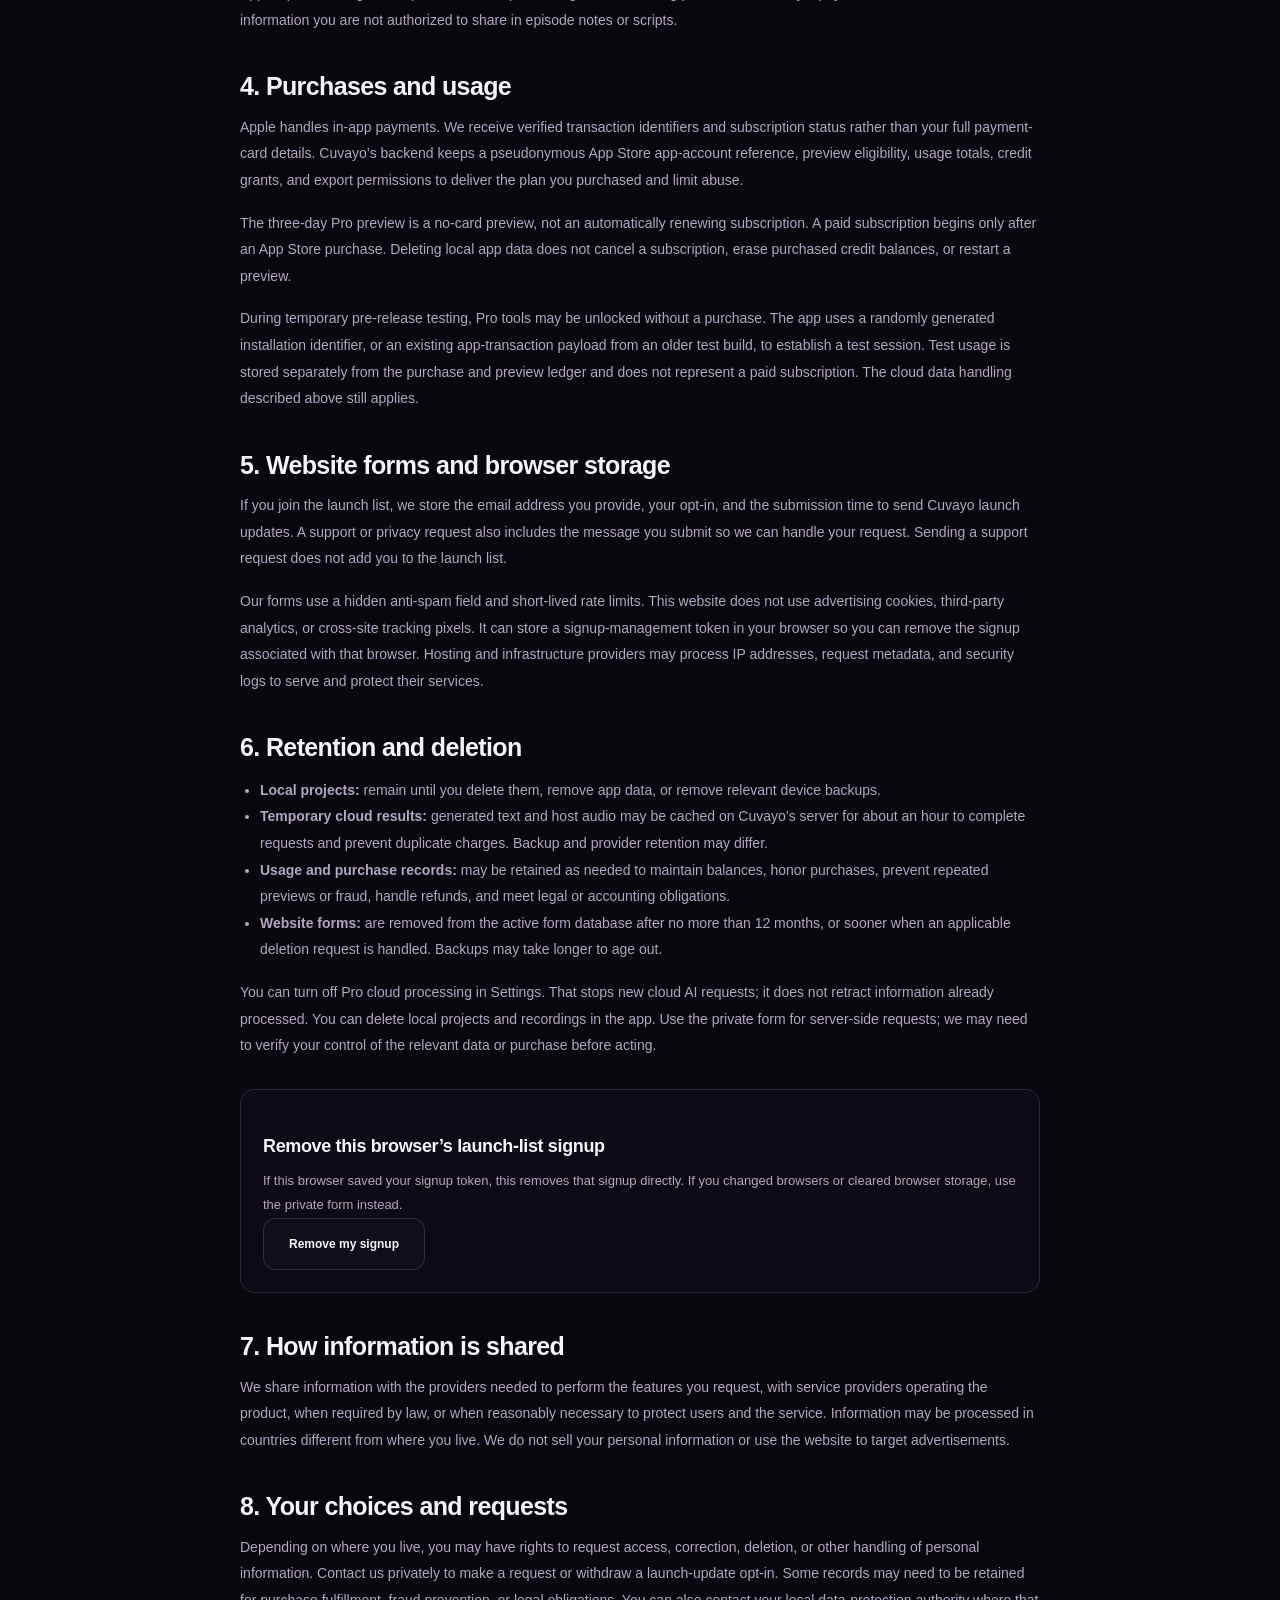
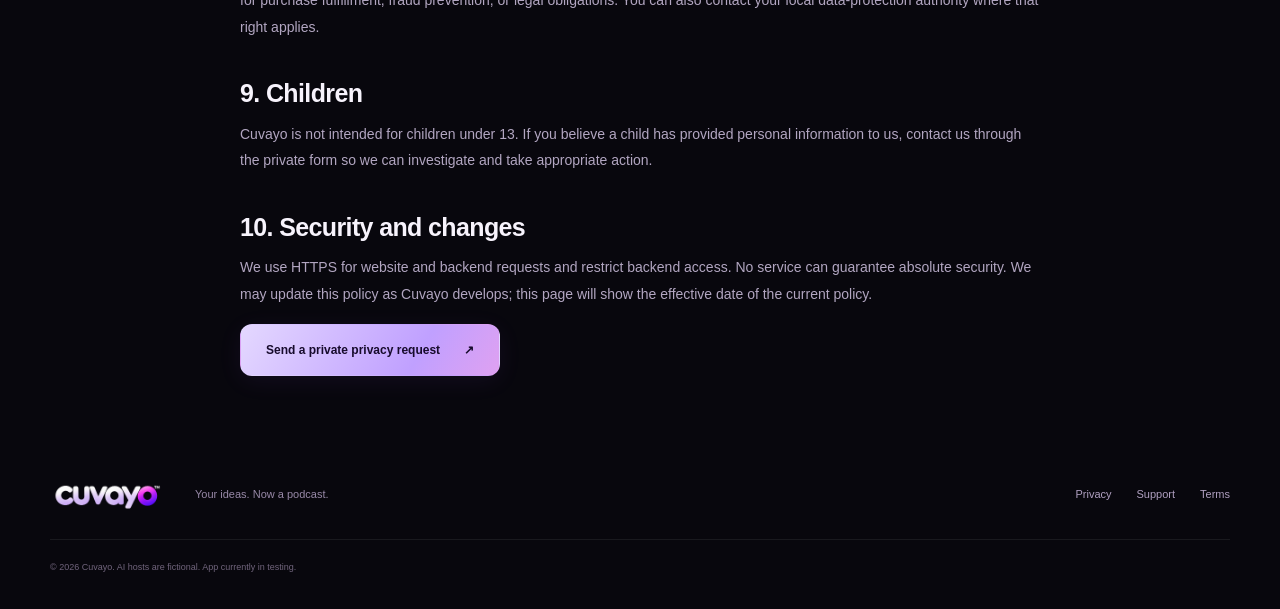
==== commit 4a39dee5: "Clarify temporary pre-release testing identifiers and access" ====
--- a/privacy/index.html
+++ b/privacy/index.html
@@ -14,7 +14,8 @@
 </tbody></table>
 <p>Earlier test versions may route cloud text and host-voice requests through Rork Toolkit and Vercel AI Gateway. The app’s data-sharing information describes the providers used by that version. Provider processing and retention are also governed by each provider’s terms and settings; we do not promise zero retention across third-party services.</p><p>Cuvayo’s direct cloud-writing integration sends text transcripts rather than your raw recorded answers. This does not change Apple speech recognition’s possible server processing. Avoid including passwords, API keys, payment-card details, or information you are not authorized to share in episode notes or scripts.</p>
 <h2>4. Purchases and usage</h2><p>Apple handles in-app payments. We receive verified transaction identifiers and subscription status rather than your full payment-card details. Cuvayo’s backend keeps a pseudonymous App Store app-account reference, preview eligibility, usage totals, credit grants, and export permissions to deliver the plan you purchased and limit abuse.</p><p>The three-day Pro preview is a no-card preview, not an automatically renewing subscription. A paid subscription begins only after an App Store purchase. Deleting local app data does not cancel a subscription, erase purchased credit balances, or restart a preview.</p>
-<h2>5. Website forms and browser storage</h2><p>If you join the launch list, we store the email address you provide, your opt-in, and the submission time to send Cuvayo launch updates. A support or privacy request also includes the message you submit so we can handle your request. Sending a support request does not add you to the launch list.</p><p>Our forms use a hidden anti-spam field and short-lived rate limits. This website does not use advertising cookies, third-party analytics, or cross-site tracking pixels. It can store a signup-management token in your browser so you can remove the signup associated with that browser. Hosting and infrastructure providers may process IP addresses, request metadata, and security logs to serve and protect their services.</p>
+<p>During temporary pre-release testing, Pro tools may be unlocked without a purchase. The app uses a randomly generated installation identifier, or an existing app-transaction payload from an older test build, to establish a test session. Test usage is stored separately from the purchase and preview ledger and does not represent a paid subscription. The cloud data handling described above still applies.</p>
+  <h2>5. Website forms and browser storage</h2><p>If you join the launch list, we store the email address you provide, your opt-in, and the submission time to send Cuvayo launch updates. A support or privacy request also includes the message you submit so we can handle your request. Sending a support request does not add you to the launch list.</p><p>Our forms use a hidden anti-spam field and short-lived rate limits. This website does not use advertising cookies, third-party analytics, or cross-site tracking pixels. It can store a signup-management token in your browser so you can remove the signup associated with that browser. Hosting and infrastructure providers may process IP addresses, request metadata, and security logs to serve and protect their services.</p>
 <h2>6. Retention and deletion</h2><ul><li><strong>Local projects:</strong> remain until you delete them, remove app data, or remove relevant device backups.</li><li><strong>Temporary cloud results:</strong> generated text and host audio may be cached on Cuvayo’s server for about an hour to complete requests and prevent duplicate charges. Backup and provider retention may differ.</li><li><strong>Usage and purchase records:</strong> may be retained as needed to maintain balances, honor purchases, prevent repeated previews or fraud, handle refunds, and meet legal or accounting obligations.</li><li><strong>Website forms:</strong> are removed from the active form database after no more than 12 months, or sooner when an applicable deletion request is handled. Backups may take longer to age out.</li></ul><p>You can turn off Pro cloud processing in Settings. That stops new cloud AI requests; it does not retract information already processed. You can delete local projects and recordings in the app. Use the private form for server-side requests; we may need to verify your control of the relevant data or purchase before acting.</p>
 <div class="legal-callout"><h3>Remove this browser’s launch-list signup</h3><p>If this browser saved your signup token, this removes that signup directly. If you changed browsers or cleared browser storage, use the private form instead.</p><button class="button secondary" type="button" data-remove-signup>Remove my signup</button><p id="remove-status" class="form-status" role="status" aria-live="polite"></p></div>
 <h2>7. How information is shared</h2><p>We share information with the providers needed to perform the features you request, with service providers operating the product, when required by law, or when reasonably necessary to protect users and the service. Information may be processed in countries different from where you live. We do not sell your personal information or use the website to target advertisements.</p>
--- a/styles.css
+++ b/styles.css
@@ -1,6 +1,6 @@
 @charset "UTF-8";
 :root{color-scheme:dark;--bg:#08070d;--surface:#121019;--surface2:#1b1727;--text:#f7f3fc;--muted:#aaa3b7;--purple:#b293ff;--pink:#eea3fa;--line:#ffffff12;--radius:24px}
-*{box-sizing:border-box}html{scroll-behavior:smooth;scroll-padding-top:100px}body{margin:0;background:var(--bg);color:var(--text);font:16px/1.6 -apple-system,BlinkMacSystemFont,"Segoe UI",sans-serif;-webkit-font-smoothing:antialiased}a{color:inherit;text-decoration:none}button,input,textarea{font:inherit}button,a,input,textarea,summary{-webkit-tap-highlight-color:transparent}button{cursor:pointer}img{display:block;max-width:100%;height:auto}a:focus-visible,button:focus-visible,summary:focus-visible,input:focus-visible,textarea:focus-visible{outline:3px solid var(--pink);outline-offset:5px}::selection{background:#6c45ab;color:white}.wrap{width:min(1180px,calc(100% - 80px));margin-inline:auto}.muted{color:var(--muted)}h1,h2,h3,p{margin:0}h1,h2,h3{line-height:1.06;letter-spacing:-.055em}h1{font-size:clamp(55px,5.7vw,82px);font-weight:750;line-height:1.04}h2{font-size:clamp(40px,4vw,58px);font-weight:700}h3{font-size:28px;line-height:1.16;letter-spacing:-.035em}.gradient-text{background:linear-gradient(110deg,#e6dcff 5%,#bda0ff 48%,#f48de5);background-clip:text;-webkit-background-clip:text;color:transparent}.eyebrow{font-size:11px;font-weight:650;letter-spacing:.18em;color:#bcb2ce;line-height:1.5;display:flex;align-items:center;gap:9px}.live-dot{width:6px;height:6px;display:inline-block;flex:none;border-radius:50%;background:#d7b9ff;box-shadow:0 0 14px #a66aff88}.button{display:inline-flex;justify-content:center;align-items:center;gap:24px;border:1px solid #ffffff22;padding:16px 25px;border-radius:12px;white-space:nowrap;font-size:14px;line-height:1.5;font-weight:650;transition:transform .2s,background .2s,box-shadow .2s}.button:hover{transform:translateY(-2px);box-shadow:0 7px 30px #9e60ff22}.button:disabled{opacity:.6;cursor:wait;transform:none;box-shadow:none}.button.primary{color:#170b2c;background:linear-gradient(120deg,#e4d8ff,#c0a0ff 68%,#dfa1f1);border-color:transparent;box-shadow:0 5px 25px #a560ff13}.button.secondary{background:#ffffff05;color:var(--text)}.button.small{padding:10px 16px;font-size:12px;background:#ffffff08;gap:14px}.text-link{font-size:14px;font-weight:600;display:inline-flex;align-items:center;gap:12px;color:#e1d4f7}.text-link:hover{color:white}.micro{font-size:11px;color:#aaa1b7;line-height:1.7}.check{display:inline-grid;place-items:center;width:19px;height:19px;background:#bba4e619;border:1px solid #c5aaff30;border-radius:50%;font-size:10px;color:#d4baff}
+*{box-sizing:border-box}html,body{overflow-x:clip}html{scroll-behavior:smooth;scroll-padding-top:100px}body{margin:0;background:var(--bg);color:var(--text);font:16px/1.6 -apple-system,BlinkMacSystemFont,"Segoe UI",sans-serif;-webkit-font-smoothing:antialiased}a{color:inherit;text-decoration:none}button,input,textarea{font:inherit}button,a,input,textarea,summary{-webkit-tap-highlight-color:transparent}button{cursor:pointer}img{display:block;max-width:100%;height:auto}a:focus-visible,button:focus-visible,summary:focus-visible,input:focus-visible,textarea:focus-visible{outline:3px solid var(--pink);outline-offset:5px}::selection{background:#6c45ab;color:white}.wrap{width:min(1180px,calc(100% - 80px));margin-inline:auto}.muted{color:var(--muted)}h1,h2,h3,p{margin:0}h1,h2,h3{line-height:1.06;letter-spacing:-.055em}h1{font-size:clamp(55px,5.7vw,82px);font-weight:750;line-height:1.04}h2{font-size:clamp(40px,4vw,58px);font-weight:700}h3{font-size:28px;line-height:1.16;letter-spacing:-.035em}.gradient-text{background:linear-gradient(110deg,#e6dcff 5%,#bda0ff 48%,#f48de5);background-clip:text;-webkit-background-clip:text;color:transparent}.eyebrow{font-size:11px;font-weight:650;letter-spacing:.18em;color:#bcb2ce;line-height:1.5;display:flex;align-items:center;gap:9px}.live-dot{width:6px;height:6px;display:inline-block;flex:none;border-radius:50%;background:#d7b9ff;box-shadow:0 0 14px #a66aff88}.button{display:inline-flex;justify-content:center;align-items:center;gap:24px;border:1px solid #ffffff22;padding:16px 25px;border-radius:12px;white-space:nowrap;font-size:14px;line-height:1.5;font-weight:650;transition:transform .2s,background .2s,box-shadow .2s}.button:hover{transform:translateY(-2px);box-shadow:0 7px 30px #9e60ff22}.button:disabled{opacity:.6;cursor:wait;transform:none;box-shadow:none}.button.primary{color:#170b2c;background:linear-gradient(120deg,#e4d8ff,#c0a0ff 68%,#dfa1f1);border-color:transparent;box-shadow:0 5px 25px #a560ff13}.button.secondary{background:#ffffff05;color:var(--text)}.button.small{padding:10px 16px;font-size:12px;background:#ffffff08;gap:14px}.text-link{font-size:14px;font-weight:600;display:inline-flex;align-items:center;gap:12px;color:#e1d4f7}.text-link:hover{color:white}.micro{font-size:11px;color:#aaa1b7;line-height:1.7}.check{display:inline-grid;place-items:center;width:19px;height:19px;background:#bba4e619;border:1px solid #c5aaff30;border-radius:50%;font-size:10px;color:#d4baff}
 .site-header{height:100px;display:flex;align-items:center;justify-content:space-between;gap:24px;position:relative;z-index:5}.brand{display:block;width:145px;flex:none}.brand img{width:100%;height:auto}.site-header nav{display:flex;gap:30px;font-size:12px;color:#c5bfce}.site-header nav a:hover{color:white}.hero{display:grid;grid-template-columns:1.1fr 1fr;gap:52px;align-items:center;min-height:660px;padding-block:54px 80px;position:relative}.hero:before{content:"";position:absolute;z-index:-1;inset:-30px -60px;background:radial-gradient(ellipse at 78% 47%,#7d39b919,transparent 57%);pointer-events:none}.hero-copy>.eyebrow{margin-bottom:27px}.hero-description{color:#bfb8ca;font-size:17px;line-height:1.75;max-width:470px;margin-top:25px}.hero-actions{display:flex;align-items:center;gap:24px;margin-block:30px 12px}.play-symbol{font-size:22px}.hero-promise{display:flex;gap:12px;align-items:flex-start;margin-top:37px}.hero-promise .check{margin-top:3px}.hero-promise strong{display:block;font-size:12px;font-weight:600}.hero-promise div>span{font-size:11px;color:#9b92a8;display:block;margin-top:2px}.studio-scene{position:relative;padding:26px 0 30px}.scene-orbit{position:absolute;border:1px solid #c597ff0a;border-radius:50%;width:530px;height:530px;top:-20px;left:-12px;z-index:-1}.orbit-two{width:660px;height:660px;top:-80px;left:-80px}.studio-board{position:relative;z-index:1;background:linear-gradient(145deg,#1e172b,#111016 65%);border:1px solid #dac4ff22;border-radius:22px;box-shadow:0 32px 100px #0009,0 0 80px #7b36a719;padding:24px;transform:rotate(-2deg)}.studio-top{display:flex;justify-content:space-between;align-items:center;padding-bottom:21px;border-bottom:1px solid var(--line)}.mini-brand{font-size:9px;letter-spacing:.2em;font-weight:700;color:#c3b4d9}.preview-tag{font-size:8px;color:#a79ab9;border:1px solid #c5a4ff25;border-radius:5px;padding:4px 7px}.show-title{display:flex;align-items:center;gap:12px;margin:22px 0}.show-icon{width:42px;height:42px;border:1px solid #d0a0ff44;border-radius:12px;display:grid;place-items:center;font-size:30px;background:linear-gradient(145deg,#b65ce633,#58378933);color:#d9b0ff}.show-title>div:nth-child(2){flex:1}.show-title span:not(.tiny-dots){font-size:8px;letter-spacing:.13em;color:#91839e}.show-title h2{font-size:17px;letter-spacing:-.025em;margin-top:5px}.tiny-dots{font-size:11px;color:#81718e}.speakers{display:flex;justify-content:center;gap:44px;padding:10px 0 24px}.speakers>div{text-align:center}.avatar{position:relative;border:1px solid #ffffff28;border-radius:50%;width:62px;height:62px;display:grid;place-items:center;font-size:27px;font-weight:600;margin:auto auto 9px;box-shadow:0 6px 18px #0003}.avatar>span{position:absolute;bottom:-2px;right:-3px;background:#291a3b;border:1px solid #80629b;color:#d9c8ed;font-size:7px;border-radius:4px;padding:1px 4px;letter-spacing:.04em}.maya{background:radial-gradient(circle at 30% 20%,#c499a2,#644064 67%,#37243c);color:#eed9e7}.theo{background:radial-gradient(circle at 30% 20%,#9baac6,#41576f 67%,#242f43);color:#dbe1fa}.you{background:linear-gradient(135deg,#d7c5ff,#b49be9);font-size:14px;letter-spacing:.08em;color:#261339;border-color:#dac6ff}.speakers strong{display:block;font-size:10px;font-weight:600}.speakers small{display:block;font-size:8px;color:#9688a4}.demo-tabs{display:grid;grid-template-columns:repeat(3,1fr);background:#08060c66;border:1px solid #ffffff0b;padding:4px;border-radius:8px;gap:3px}.demo-tabs button{border:0;border-radius:5px;background:none;color:#9a8da6;font-size:9px;padding:8px 3px;line-height:1.5}.demo-tabs button[aria-selected=true]{color:#e4d7fc;background:#69518144}.demo-panel{background:linear-gradient(115deg,#b36bfc13,#7e4db308);border:1px solid #c699ff22;border-radius:12px;padding:20px 18px;margin:16px 0 18px;min-height:178px}.demo-kicker{font-size:8px;letter-spacing:.17em;color:#caa6f2;font-weight:650;margin-bottom:11px}#demo-content{font-size:18px;line-height:1.5;font-weight:500;letter-spacing:-.025em}.demo-note{font-size:9px;color:#a393b2;line-height:1.6;margin-top:14px}.demo-footer{display:flex;align-items:center;gap:15px;padding-top:1px}.demo-footer>span{font-size:8px;color:#9987ab}.demo-footer strong{font-size:9px;color:#c6b9d7;font-weight:500}.wave{height:54px;display:flex;align-items:center;gap:3px}.wave i{display:block;width:3px;flex:none;border-radius:3px;background:linear-gradient(#e2b5f5,#9164d6);opacity:.7}.demo-footer .wave{flex:1;gap:2px;overflow:hidden}.demo-footer .wave i{width:3px;height:calc(var(--height,20px))}.floating-note{position:relative;z-index:2;margin-top:-8px;margin-left:70px;transform:rotate(2deg);display:flex;align-items:center;gap:13px;border:1px solid #ead2ff2c;background:linear-gradient(135deg,#2f203f,#21182e);padding:13px 18px;border-radius:12px;box-shadow:0 12px 30px #0006;width:max-content;max-width:90%}.floating-note strong{font-size:11px;font-weight:600;display:block}.floating-note div>span{font-size:9px;color:#b8a6c8}.sparkle{font-size:24px;color:#d4b1fa}.benefit-strip{border-block:1px solid var(--line);background:#ffffff02}.benefit-strip>.wrap{display:flex;justify-content:space-between;align-items:center;min-height:76px;gap:22px}.benefit-strip span{font-size:12px;color:#bbb0c7;display:flex;align-items:center;gap:18px}.benefit-strip b{font-size:9px;letter-spacing:.12em;color:#776787;font-weight:500}
 .section{padding-block:105px}.section-heading{max-width:570px;margin-bottom:53px}.section-heading h2{margin:18px 0 21px}.section-heading>p:last-child:not(.eyebrow){color:var(--muted);max-width:490px;font-size:15px;line-height:1.8}.section-heading.centered{margin-inline:auto;max-width:700px;text-align:center}.centered .eyebrow{justify-content:center}.centered>p:last-child:not(.eyebrow){margin-inline:auto}.steps{display:grid;grid-template-columns:repeat(3,1fr);gap:38px}.steps article{border-top:1px solid #c6a9ee33;padding-top:23px}.step-number{font-size:9px;letter-spacing:.15em;color:#9f8ab5}.steps h3{font-size:29px;margin:24px 0 18px}.steps p{font-size:13px;color:var(--muted);line-height:1.9;max-width:300px}.topic-chips,.export-chips{display:flex;flex-wrap:wrap;gap:8px;margin-top:28px}.topic-chips span,.export-chips span{font-size:9px;border:1px solid #b9a0d91c;border-radius:6px;padding:6px 9px;color:#b5a8c1;background:#ffffff02}.mini-script{display:flex;align-items:flex-start;gap:12px;padding:17px;background:#a26fd309;border:1px solid #ba8fe31c;border-radius:10px;font-size:12px;color:#dbc6f5;margin-top:28px;max-width:300px}.script-marker{width:2px;height:33px;border-radius:2px;background:#b589f6;margin-top:3px}.export-chips span{color:#d4bedf;border-color:#caa3e62b;background:#b286d50a}
 .confidence-section{background:linear-gradient(110deg,#15101c,#110d18);border-block:1px solid #c2a0e412;padding-block:78px}.confidence-grid{display:grid;grid-template-columns:60px 1.2fr 1fr;gap:30px;align-items:center}.quote-mark{align-self:start;font-family:Georgia,serif;font-size:150px;color:#ac7ee738;line-height:1}.confidence-grid h2{font-size:43px;margin:18px 0 22px}.confidence-grid p:not(.eyebrow){font-size:14px;line-height:1.85;color:var(--muted);max-width:380px}.confidence-grid .text-link{margin-top:24px;font-size:12px}.take-card{border:1px solid #cf9cff21;background:linear-gradient(130deg,#201629,#141019);padding:25px;border-radius:17px;margin-left:10px}.take-top{font-size:8px;color:#bc9fd3;letter-spacing:.15em;display:flex;align-items:center;gap:7px}.take-card h3{font-size:23px;line-height:1.4;margin-top:20px;letter-spacing:-.03em}.take-wave{margin:25px 0;overflow:hidden;justify-content:center}.take-wave i{opacity:.8;width:3px}.take-controls{display:flex;justify-content:space-between;gap:12px;font-size:9px;align-items:center;color:#a89ab6}.accepted{color:#eadcf6;background:#b481ec33;border:1px solid #c9a4ee2e;padding:8px 12px;border-radius:20px}.take-card small{display:block;font-size:8px;color:#72637e;text-align:center;margin-top:17px}
